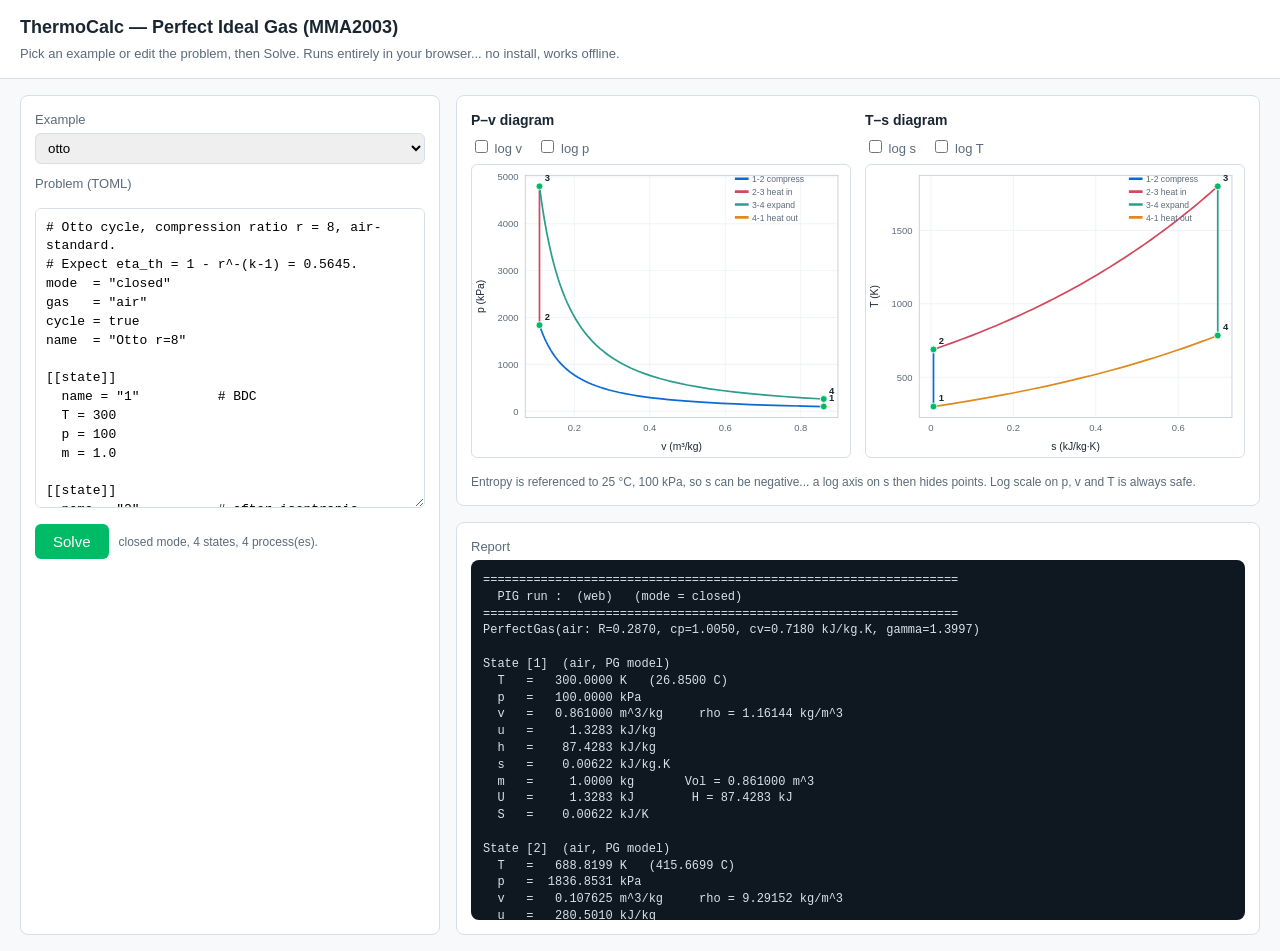
==== teaching/thermocalc/index.html @ 47f397f2 "Add ThermoCalc PIG calculator" ====
<!DOCTYPE html>
<html lang="en">
<head>
<meta charset="utf-8" />
<meta name="viewport" content="width=device-width, initial-scale=1" />
<title>ThermoCalc — Perfect Ideal Gas (MMA2003)</title>
<style>
:root { --ink:#1a2733; --muted:#5c6b7a; --line:#d7dee6; --accent:#0b6; --bg:#f7f9fb; }
* { box-sizing:border-box; }
body { margin:0; font:15px/1.5 -apple-system,Segoe UI,Roboto,Helvetica,Arial,sans-serif; color:var(--ink); background:var(--bg); }
header { padding:14px 20px; border-bottom:1px solid var(--line); background:#fff; }
header h1 { margin:0; font-size:18px; }
header p { margin:3px 0 0; color:var(--muted); font-size:13px; }
main { display:grid; grid-template-columns:420px 1fr; gap:16px; padding:16px 20px; }
@media (max-width:900px){ main { grid-template-columns:1fr; } }
.panel { background:#fff; border:1px solid var(--line); border-radius:8px; padding:14px; }
label { font-size:13px; color:var(--muted); display:block; margin:0 0 4px; }
select { padding:6px 8px; border:1px solid var(--line); border-radius:6px; width:100%; font-family:inherit; }
textarea { width:100%; height:300px; margin-top:10px; padding:10px; border:1px solid var(--line); border-radius:6px;
  font:13px/1.45 ui-monospace,SFMono-Regular,Menlo,Consolas,monospace; resize:vertical; }
.row { display:flex; gap:10px; align-items:center; margin-top:10px; }
button.solve { background:var(--accent); color:#fff; border:0; padding:9px 18px; border-radius:6px; font-size:15px; cursor:pointer; }
#status { font-size:12px; color:var(--muted); }
pre#report { background:#0f1720; color:#d7e2ec; border-radius:8px; padding:12px; overflow:auto;
  font:12px/1.4 ui-monospace,Menlo,Consolas,monospace; margin:0; max-height:360px; }
.plots { display:grid; grid-template-columns:1fr 1fr; gap:14px; }
@media (max-width:1200px){ .plots { grid-template-columns:1fr; } }
.plotcard h3 { margin:0 0 6px; font-size:14px; }
.toggles { font-size:12px; color:var(--muted); margin:2px 0 6px; }
.toggles label { display:inline; margin-right:12px; color:var(--muted); }
svg.plot { width:100%; height:auto; background:#fff; border:1px solid var(--line); border-radius:6px; }
.note { font-size:12px; color:var(--muted); margin-top:8px; }
</style>
</head>
<body>
<header>
  <h1>ThermoCalc — Perfect Ideal Gas (MMA2003)</h1>
  <p>Pick an example or edit the problem, then Solve. Runs entirely in your browser... no install, works offline.</p>
</header>
<main>
  <section class="panel">
    <label for="example">Example</label>
    <select id="example"><option value="">— choose an example —</option></select>
    <label for="toml" style="margin-top:10px">Problem (TOML)</label>
    <textarea id="toml" spellcheck="false"></textarea>
    <div class="row">
      <button id="solve" class="solve">Solve</button>
      <span id="status">Ready.</span>
    </div>
  </section>
  <section style="display:flex; flex-direction:column; gap:16px;">
    <div class="panel">
      <div class="plots">
        <div class="plotcard">
          <h3>P–v diagram</h3>
          <div class="toggles">
            <label><input type="checkbox" id="pv-logx"> log v</label>
            <label><input type="checkbox" id="pv-logy"> log p</label>
          </div>
          <svg id="pvPlot" class="plot"></svg>
        </div>
        <div class="plotcard">
          <h3>T–s diagram</h3>
          <div class="toggles">
            <label><input type="checkbox" id="ts-logx"> log s</label>
            <label><input type="checkbox" id="ts-logy"> log T</label>
          </div>
          <svg id="tsPlot" class="plot"></svg>
        </div>
      </div>
      <div class="note">Entropy is referenced to 25 °C, 100 kPa, so s can be negative...
        a log axis on s then hides points. Log scale on p, v and T is always safe.</div>
    </div>
    <div class="panel">
      <label>Report</label>
      <pre id="report">Solve a problem to see the full worked report here.</pre>
    </div>
  </section>
</main>

<script>
/* ===== embedded examples ===== */
const EXAMPLES = {
  "state": "# Just fix two states. No processes -- shows the Stage-1 property solve.\nmode = \"closed\"\ngas  = \"air\"\n\n[[state]]\n  name = \"1\"\n  T = 300        # K\n  p = 100        # kPa\n  m = 2.0        # kg\n\n[[state]]\n  name = \"2\"\n  p = 800        # kPa\n  s = \"1.s\"      # same entropy as state 1  ->  isentropic compression\n",
  "two_process": "# Two-process pneumatic example (same shape as W2 worked example WE4):\n# air compressed isothermally, then cooled at constant volume.\nmode = \"closed\"\ngas  = \"air\"\n\n[[state]]\n  name = \"a\"\n  T = 500\n  p = 200\n  m = 1.0\n\n[[state]]\n  name = \"b\"\n  T = \"a.T\"        # iso-T compression\n  p = 500\n  m = 1.0\n\n[[state]]\n  name = \"c\"\n  p = 300\n  v = \"b.v\"        # constant volume = state b's volume\n  m = 1.0\n\n[[process]]\n  name  = \"1 iso-T\"\n  begin = \"a\"\n  finish = \"b\"\n\n[[process]]\n  name  = \"2 iso-v\"\n  begin = \"b\"\n  finish = \"c\"\n",
  "otto": "# Otto cycle, compression ratio r = 8, air-standard.\n# Expect eta_th = 1 - r^-(k-1) = 0.5645.\nmode  = \"closed\"\ngas   = \"air\"\ncycle = true\nname  = \"Otto r=8\"\n\n[[state]]\n  name = \"1\"          # BDC\n  T = 300\n  p = 100\n  m = 1.0\n\n[[state]]\n  name = \"2\"          # after isentropic compression (v2 = v1 / 8)\n  v = 0.107625        # = (R*300/100)/8\n  s = \"1.s\"\n  m = 1.0\n\n[[state]]\n  name = \"3\"          # after constant-volume heat addition\n  T = 1800\n  v = \"2.v\"\n  m = 1.0\n\n[[state]]\n  name = \"4\"          # after isentropic expansion back to v1\n  v = \"1.v\"\n  s = \"3.s\"\n  m = 1.0\n\n[[process]]\n  name = \"1-2 compress\"\n  begin = \"1\"\n  finish = \"2\"\n\n[[process]]\n  name = \"2-3 heat in\"\n  begin = \"2\"\n  finish = \"3\"\n\n[[process]]\n  name = \"3-4 expand\"\n  begin = \"3\"\n  finish = \"4\"\n\n[[process]]\n  name = \"4-1 heat out\"\n  begin = \"4\"\n  finish = \"1\"\n",
  "turbine": "# Adiabatic (isentropic, ideal) air turbine: 1400 K, 1200 kPa -> 100 kPa.\nmode = \"open\"\ngas  = \"air\"\n\n[[state]]\n  name = \"in\"\n  T = 1400\n  p = 1200\n\n[[state]]\n  name = \"out\"\n  p = 100\n  s = \"in.s\"        # reversible-adiabatic exit (same entropy)\n\n[[device]]\n  name  = \"turbine\"\n  inlet = \"in\"\n  exit  = \"out\"\n  Qdot  = 0.0        # adiabatic -> solver returns Wdot\n  mdot  = 3.0        # kg/s\n",
  "throttle": "# Throttle valve. For a perfect/ideal gas a throttle is isenthalpic AND\n# isothermal (real cooling would be Joule-Thomson, a real-gas effect, absent here).\nmode = \"open\"\ngas  = \"air\"\n\n[[state]]\n  name = \"in\"\n  T = 320\n  p = 800\n\n[[state]]\n  name = \"out\"\n  p = 120\n  h = \"in.h\"         # same enthalpy across the valve\n\n[[device]]\n  name  = \"throttle\"\n  inlet = \"in\"\n  exit  = \"out\"\n  Wdot  = 0.0\n  Qdot  = 0.0\n  Tb    = 320        # for entropy generation (expect > 0)\n"
};
</script>
<script>
/* ===== engine.js (validated against the Python oracle, 1e-9) ===== */
/* engine.js -- Perfect Ideal Gas (PIG) thermodynamics engine, JavaScript port.
 *
 * A faithful port of the canonical Python in ../pig_calc/ (pig_core, pig_closed,
 * pig_open, pig_run). The equations are the single source of truth in Python;
 * this file is validated against it by ../thermocalc_src/crosscheck.js.
 *
 * It is a REAL solver: give any two independent intensive properties and it
 * computes a full state; it applies the closed- and open-system balances for any
 * problem, not a lookup of pre-solved cases. Pure algebra + logs, no libraries.
 *
 * Runs unchanged in the browser and in Node (module.exports at the bottom).
 *
 * UNITS: K, kPa, m^3/kg, kJ/kg, kJ/(kg.K).  (kPa*m^3/kg = kJ/kg exactly.)
 */
"use strict";

const R_UNIVERSAL = 8.31446;   // kJ/(kmol.K)
const G_STD = 9.80665;         // m/s^2
const TREF = 298.15;           // K
const PREF = 100.0;            // kPa
const ln = Math.log, exp = Math.exp;

function isclose(a, b, rel_tol = 1e-9, abs_tol = 0.0) {
  return Math.abs(a - b) <= Math.max(rel_tol * Math.max(Math.abs(a), Math.abs(b)), abs_tol);
}

/* ---- material model ---------------------------------------------------- */
class PerfectGas {
  constructor(name, R, cp, cv, M = null) {
    this.name = name; this.R = R; this.cp = cp; this.cv = cv; this.M = M;
  }
  get gamma() { return this.cp / this.cv; }
  get k() { return this.gamma; }
  static from_R_cp(name, R, cp, M = null) { return new PerfectGas(name, R, cp, cp - R, M); }
  static from_M_gamma(name, M, gamma) {
    const R = R_UNIVERSAL / M, cv = R / (gamma - 1.0), cp = gamma * cv;
    return new PerfectGas(name, R, cp, cv, M);
  }
  toString() {
    return `PerfectGas(${this.name}: R=${this.R.toFixed(4)}, cp=${this.cp.toFixed(4)}, ` +
           `cv=${this.cv.toFixed(4)} kJ/kg.K, gamma=${this.gamma.toFixed(4)})`;
  }
}

// Cengel Table A-2(a) at ~300 K, identical to the Python GASES library.
const GASES = {
  air:      PerfectGas.from_R_cp("air", 0.2870, 1.005, 28.97),
  N2:       PerfectGas.from_R_cp("N2", 0.2968, 1.039, 28.013),
  O2:       PerfectGas.from_R_cp("O2", 0.2598, 0.918, 31.999),
  CO2:      PerfectGas.from_R_cp("CO2", 0.1889, 0.846, 44.01),
  CO:       PerfectGas.from_R_cp("CO", 0.2968, 1.040, 28.011),
  H2:       PerfectGas.from_R_cp("H2", 4.1240, 14.307, 2.016),
  He:       PerfectGas.from_R_cp("He", 2.0769, 5.1926, 4.003),
  Ar:       PerfectGas.from_R_cp("Ar", 0.2081, 0.5203, 39.948),
  CH4:      PerfectGas.from_R_cp("CH4", 0.5182, 2.2537, 16.043),
  steam_ig: PerfectGas.from_R_cp("steam_ig", 0.4615, 1.8723, 18.015),
};

function gas(name) {
  const key = String(name).trim();
  if (key in GASES) return GASES[key];
  for (const k in GASES) if (k.toLowerCase() === key.toLowerCase()) return GASES[k];
  throw new Error(`Unknown gas '${name}'. Known: ${Object.keys(GASES).join(", ")}.`);
}

/* ---- property relations ------------------------------------------------ */
const u_of_T = (g, T) => g.cv * (T - TREF);
const T_of_u = (g, u) => TREF + u / g.cv;
const h_of_T = (g, T) => u_of_T(g, T) + g.R * T;
const T_of_h = (g, h) => (h + g.cv * TREF) / g.cp;
const s_of_Tp = (g, T, p) => g.cp * ln(T / TREF) - g.R * ln(p / PREF);

/* ---- State ------------------------------------------------------------- */
class State {
  constructor(g, props = {}) {
    this.gas = g;
    for (const key of ["T", "p", "v", "rho", "u", "h", "s", "m", "Vol", "Vel", "z"]) {
      this[key] = (props[key] === undefined) ? null : props[key];
    }
    this.label = props.label || "";
    this.U = this.H = this.S = null;
    this._solve();
  }

  _solve() {
    const g = this.gas;
    if (this.v === null && this.rho !== null) this.v = 1.0 / this.rho;

    let T = this.T;
    if (T === null && this.u !== null) T = T_of_u(g, this.u);
    if (T === null && this.h !== null) T = T_of_h(g, this.h);
    let p = this.p;

    if (T !== null) {
      if (p === null) {
        if (this.v !== null) p = g.R * T / this.v;
        else if (this.s !== null) p = PREF * exp((g.cp * ln(T / TREF) - this.s) / g.R);
        else throw new Error(`State '${this.label}': have a temperature but no second ` +
                             `independent property (need one of p, v, rho, s).`);
      }
    } else {
      if (p !== null && this.v !== null) T = p * this.v / g.R;
      else if (p !== null && this.s !== null) T = TREF * exp((this.s + g.R * ln(p / PREF)) / g.cp);
      else if (this.v !== null && this.s !== null) {
        const lnT = (this.s + g.cp * ln(TREF) + g.R * ln(g.R / (this.v * PREF))) / g.cv;
        T = exp(lnT); p = g.R * T / this.v;
      } else throw new Error(`State '${this.label}': not enough independent properties. ` +
                             `Supply any two of T, p, v, rho, u, h, s.`);
    }

    this.T = T; this.p = p;
    this.v = g.R * T / p; this.rho = 1.0 / this.v;
    this.u = u_of_T(g, T); this.h = this.u + g.R * T; this.s = s_of_Tp(g, T, p);

    if (this.m === null && this.Vol !== null) this.m = this.Vol / this.v;
    if (this.Vol === null && this.m !== null) this.Vol = this.m * this.v;
    if (this.m !== null) { this.U = this.m * this.u; this.H = this.m * this.h; this.S = this.m * this.s; }
  }

  get ke() { return this.Vel === null ? 0.0 : 0.5 * this.Vel * this.Vel / 1000.0; }
  get pe() { return this.z === null ? 0.0 : G_STD * this.z / 1000.0; }
  get j() { return this.h + this.ke + this.pe; }

  report() {
    const g = this.gas, tag = this.label ? ` [${this.label}]` : "";
    const L = [`State${tag}  (${g.name}, PG model)`,
      `  T   = ${f(this.T, 10, 4)} K   (${(this.T - 273.15).toFixed(4)} C)`,
      `  p   = ${f(this.p, 10, 4)} kPa`,
      `  v   = ${f(this.v, 10, 6)} m^3/kg     rho = ${this.rho.toFixed(5)} kg/m^3`,
      `  u   = ${f(this.u, 10, 4)} kJ/kg`,
      `  h   = ${f(this.h, 10, 4)} kJ/kg`,
      `  s   = ${f(this.s, 10, 5)} kJ/kg.K`];
    if (this.Vel !== null) L.push(`  Vel = ${f(this.Vel, 10, 4)} m/s      ke = ${this.ke.toFixed(4)} kJ/kg`);
    if (this.z !== null) L.push(`  z   = ${f(this.z, 10, 4)} m        pe = ${this.pe.toFixed(4)} kJ/kg`);
    if (this.m !== null) {
      L.push(`  m   = ${f(this.m, 10, 4)} kg       Vol = ${this.Vol.toFixed(6)} m^3`);
      L.push(`  U   = ${f(this.U, 10, 4)} kJ        H = ${this.H.toFixed(4)} kJ`);
      L.push(`  S   = ${f(this.S, 10, 5)} kJ/K`);
    }
    return L.join("\n");
  }
}

/* ---- closed-system Process + Cycle ------------------------------------ */
class Process {
  constructor(begin, finish, opts = {}) {
    this.begin = begin; this.finish = finish;
    this.kind = opts.kind === undefined ? null : opts.kind;
    this.n = opts.n === undefined ? null : opts.n;
    this.W = opts.W === undefined ? null : opts.W;
    this.Q = opts.Q === undefined ? null : opts.Q;
    this.Tb = opts.Tb === undefined ? null : opts.Tb;
    this.name = opts.name || "";
    this.m = this.dU = this.dH = this.dS = null; this.S_gen = null;
    this._solve();
  }

  _solve() {
    const b = this.begin, f = this.finish, g = b.gas;
    let m = b.m !== null ? b.m : f.m;
    if (m === null) m = 1.0;
    this.m = m;

    this.dU = m * (f.u - b.u);
    this.dH = m * (f.h - b.h);
    this.dS = m * (f.s - b.s);
    const dKE = m * (f.ke - b.ke);
    const dPE = m * (f.pe - b.pe);

    const kind = this.kind || this._detect_kind();
    this.kind = kind;

    let W;
    if (this.W !== null) W = this.W;
    else if (this.Q !== null) W = this.Q - (this.dU + dKE + dPE);
    else W = this._path_work(kind);
    this.W = W;

    const Q_first = this.dU + dKE + dPE + W;
    if (this.Q === null) this.Q = Q_first;
    if (this.Tb !== null) this.S_gen = this.dS - this.Q / this.Tb;
  }

  _detect_kind() {
    const b = this.begin, f = this.finish;
    if (isclose(b.v, f.v)) return "isochoric";
    if (isclose(b.p, f.p)) return "isobaric";
    if (isclose(b.T, f.T)) return "isothermal";
    if (isclose(b.s, f.s)) return "isentropic";
    return null;
  }

  _path_work(kind) {
    const b = this.begin, f = this.finish, g = b.gas, m = this.m;
    if (kind === "isochoric") return 0.0;
    if (kind === "isobaric") return m * b.p * (f.v - b.v);
    if (kind === "isothermal") return m * g.R * b.T * ln(f.v / b.v);
    if (kind === "isentropic") return m * g.cv * (b.T - f.T);
    if (kind === "polytropic") {
      if (this.n === null) throw new Error("polytropic process needs n=...");
      if (isclose(this.n, 1.0)) return m * g.R * b.T * ln(f.v / b.v);
      return m * g.R * (b.T - f.T) / (this.n - 1.0);
    }
    throw new Error(`Process '${this.name}': cannot determine work. Give kind=..., ` +
                    `or W=..., or Q=...  (states alone are not enough for a generic path).`);
  }

  report() {
    const nm = this.name ? ` ${this.name}` : "";
    const L = [`Process${nm}:  ${this.begin.label || "?"} -> ${this.finish.label || "?"}   (${this.kind})`,
      `  W (by system) = ${f(this.W, 12, 4)} kJ` + (this.m ? `   (${(this.W / this.m).toFixed(4)} kJ/kg)` : ""),
      `  Q (into sys)  = ${f(this.Q, 12, 4)} kJ` + (this.m ? `   (${(this.Q / this.m).toFixed(4)} kJ/kg)` : ""),
      `  dU            = ${f(this.dU, 12, 4)} kJ`,
      `  dS            = ${f(this.dS, 12, 5)} kJ/K`];
    if (this.S_gen !== null) L.push(`  S_gen (Tb=${gfmt(this.Tb)}K) = ${this.S_gen.toFixed(6)} kJ/K`);
    return L.join("\n");
  }
}

class Cycle {
  constructor(processes, name = "") { this.processes = processes; this.name = name; }
  get W_net() { return this.processes.reduce((a, p) => a + p.W, 0); }
  get Q_in() { return this.processes.reduce((a, p) => a + (p.Q > 0 ? p.Q : 0), 0); }
  get Q_out() { return this.processes.reduce((a, p) => a + (p.Q < 0 ? p.Q : 0), 0); }
  get dU_sum() { return this.processes.reduce((a, p) => a + p.dU, 0); }
  get eta_th() { return this.Q_in ? this.W_net / this.Q_in : NaN; }
  COP_ref() { return this.W_net ? this.Q_in / Math.abs(this.W_net) : NaN; }
  COP_hp() { return this.W_net ? Math.abs(this.Q_out) / Math.abs(this.W_net) : NaN; }

  report() {
    const nm = this.name ? ` ${this.name}` : "";
    const L = [`Cycle${nm}  (${this.processes.length} processes)`];
    for (const p of this.processes) L.push("  " + p.report().replace(/\n/g, "\n  "));
    L.push("  " + "-".repeat(50));
    L.push(`  closure check  sum(dU) = ${expo(this.dU_sum)} kJ  (should be ~0)`);
    L.push(`  W_net = ${this.W_net.toFixed(4)} kJ`);
    L.push(`  Q_in  = ${this.Q_in.toFixed(4)} kJ     Q_out = ${this.Q_out.toFixed(4)} kJ`);
    L.push(`  eta_th = ${this.eta_th.toFixed(4)}     (COP_ref=${this.COP_ref().toFixed(4)}, COP_hp=${this.COP_hp().toFixed(4)})`);
    return L.join("\n");
  }
}

/* ---- open-system SteadyDevice ----------------------------------------- */
class SteadyDevice {
  constructor(inlet, exit, opts = {}) {
    this.inlet = inlet; this.exit = exit;
    this.mdot = opts.mdot === undefined ? null : opts.mdot;
    this.Wdot = opts.Wdot === undefined ? null : opts.Wdot;
    this.Qdot = opts.Qdot === undefined ? null : opts.Qdot;
    this.Tb = opts.Tb === undefined ? null : opts.Tb;
    this.name = opts.name || "";
    this.dh = this.dke = this.dpe = null; this.Sdot_gen = null;
    this.area_in = this.area_out = null;
    this._solve();
  }

  _solve() {
    const i = this.inlet, e = this.exit;
    const mdot = this.mdot === null ? 1.0 : this.mdot;
    this.mdot = mdot;
    this.dh = e.h - i.h; this.dke = e.ke - i.ke; this.dpe = e.pe - i.pe;
    const Edot = mdot * (this.dh + this.dke + this.dpe);   // = Qdot - Wdot
    const nW = this.Wdot === null, nQ = this.Qdot === null;
    if (nW && nQ) throw new Error(`Device '${this.name}': give one of Wdot/Qdot (often 0.0) ` +
                                  `so the energy balance can solve for the other.`);
    if (nW) this.Wdot = this.Qdot - Edot;
    else if (nQ) this.Qdot = this.Wdot + Edot;
    if (this.Tb !== null) this.Sdot_gen = mdot * (e.s - i.s) - this.Qdot / this.Tb;
    if (i.Vel) this.area_in = mdot * i.v / i.Vel;
    if (e.Vel) this.area_out = mdot * e.v / e.Vel;
  }

  get w() { return this.Wdot / this.mdot; }
  get q() { return this.Qdot / this.mdot; }
  get energy_residual() { return this.Qdot - this.Wdot - this.mdot * (this.dh + this.dke + this.dpe); }

  report() {
    const nm = this.name ? ` ${this.name}` : "";
    const L = [`SteadyDevice${nm}:  ${this.inlet.label || "in"} -> ${this.exit.label || "out"}   (mdot = ${gfmt(this.mdot)} kg/s)`,
      `  Wdot (by CV)  = ${f(this.Wdot, 12, 4)} kW    (w = ${this.w.toFixed(4)} kJ/kg)`,
      `  Qdot (into CV)= ${f(this.Qdot, 12, 4)} kW    (q = ${this.q.toFixed(4)} kJ/kg)`,
      `  dh  = ${f(this.dh, 10, 4)} kJ/kg   dke = ${f(this.dke, 8, 4)}   dpe = ${f(this.dpe, 8, 4)} kJ/kg`];
    if (this.Sdot_gen !== null) L.push(`  Sdot_gen (Tb=${gfmt(this.Tb)}K) = ${this.Sdot_gen.toFixed(6)} kW/K`);
    if (this.area_in || this.area_out) L.push(`  A_in = ${this.area_in} m^2   A_out = ${this.area_out} m^2`);
    return L.join("\n");
  }
}

/* ---- number formatting helpers (mimic Python %10.4f etc.) ------------- */
function f(x, width, prec) { return String(x.toFixed(prec)).padStart(width); }
function gfmt(x) { // like Python %g, good enough for temperatures/mdot in labels
  if (x === null) return "None";
  if (Number.isInteger(x)) return String(x);
  return String(parseFloat(x.toPrecision(6)));
}
function expo(x) { return x.toExponential(6); }

/* ---- mini-TOML parser (port of _mini_toml) ---------------------------- */
function stripInlineComment(s) {
  let out = "", q = null;
  for (const ch of s) {
    if (q) { out += ch; if (ch === q) q = null; }
    else if (ch === '"' || ch === "'") { q = ch; out += ch; }
    else if (ch === "#") break;
    else out += ch;
  }
  return out.trim();
}
function parseValue(v) {
  v = v.trim();
  if ((v[0] === '"' && v.slice(-1) === '"') || (v[0] === "'" && v.slice(-1) === "'")) return v.slice(1, -1);
  const low = v.toLowerCase();
  if (low === "true") return true;
  if (low === "false") return false;
  if (/^[+-]?\d+$/.test(v)) return parseInt(v, 10);
  const fl = Number(v);
  if (!Number.isNaN(fl) && v !== "") return fl;
  return v;
}
function miniToml(text) {
  const result = {}; let current = result;
  for (const raw of text.split(/\r?\n/)) {
    const line = stripInlineComment(raw);
    if (!line) continue;
    if (line.startsWith("[[")) {
      const name = line.slice(2, line.indexOf("]]")).trim();
      if (!(name in result)) result[name] = [];
      current = {}; result[name].push(current);
    } else if (line.startsWith("[")) {
      const name = line.slice(1, line.indexOf("]")).trim();
      result[name] = {}; current = result[name];
    } else if (line.includes("=")) {
      const idx = line.indexOf("=");
      current[line.slice(0, idx).trim()] = parseValue(line.slice(idx + 1));
    } else throw new Error(`Cannot parse TOML line: ${JSON.stringify(raw)}`);
  }
  return result;
}

/* ---- build objects from the parsed doc -------------------------------- */
const ALLOWED_STATE_KEYS = new Set(["T", "p", "v", "rho", "u", "h", "s", "m", "Vol", "Vel", "z"]);
const ALLOWED_PROC_KEYS = new Set(["kind", "n", "W", "Q", "Tb", "name"]);
const ALLOWED_DEV_KEYS = new Set(["mdot", "Wdot", "Qdot", "Tb", "name"]);

function buildGas(doc) {
  if (doc.gas_def) {
    const d = doc.gas_def;
    if ("cp" in d && "R" in d) return PerfectGas.from_R_cp(d.name || "custom", d.R, d.cp, d.M || null);
    if ("M" in d && "gamma" in d) return PerfectGas.from_M_gamma(d.name || "custom", d.M, d.gamma);
    throw new Error("[gas_def] needs either (R and cp) or (M and gamma).");
  }
  if (!doc.gas) throw new Error('Specify a gas, e.g.  gas = "air"  (or a [gas_def] table).');
  return gas(doc.gas);
}

const REF_RE = /^([^.\s]+)\.([A-Za-z_]+)$/;
function resolveRef(val, states, where) {
  if (typeof val === "string") {
    const m = REF_RE.exec(val.trim());
    if (!m) throw new Error(`${where}: '${val}' is not a number or a reference like "1.s".`);
    const [, sname, prop] = m;
    if (!(sname in states)) throw new Error(`${where}: refers to state '${sname}', which is not defined before this point.`);
    if (!(prop in states[sname]) || typeof states[sname][prop] === "function")
      throw new Error(`${where}: state '${sname}' has no property '${prop}'.`);
    return states[sname][prop];
  }
  return val;
}
function buildStates(g, specs, warnings) {
  const states = {};
  specs.forEach((spec, idx) => {
    const name = String(spec.name !== undefined ? spec.name : idx + 1);
    const props = { label: name };
    for (const key in spec) {
      if (key === "name") continue;
      if (!ALLOWED_STATE_KEYS.has(key)) { warnings.push(`state '${name}' has unknown key '${key}' (ignored)`); continue; }
      props[key] = resolveRef(spec[key], states, `state '${name}', key '${key}'`);
    }
    states[name] = new State(g, props);
  });
  return states;
}
function filtered(spec, allowed) {
  const o = {};
  for (const k in spec) if (allowed.has(k)) o[k] = spec[k];
  return o;
}

/* ---- path sampling for P-v / T-s diagrams ----------------------------- */
function sampleProcess(proc, npts = 48) {
  const b = proc.begin, f_ = proc.finish, g = b.gas, kind = proc.kind, out = [];
  const lin = (a, c, t) => a + (c - a) * t;
  for (let i = 0; i <= npts; i++) {
    const t = i / npts;
    try {
      let st;
      if (kind === "isochoric") st = new State(g, { v: b.v, T: lin(b.T, f_.T, t) });
      else if (kind === "isobaric") st = new State(g, { p: b.p, T: lin(b.T, f_.T, t) });
      else if (kind === "isothermal") st = new State(g, { T: b.T, v: b.v * Math.pow(f_.v / b.v, t) });
      else if (kind === "isentropic") st = new State(g, { s: b.s, T: lin(b.T, f_.T, t) });
      else if (kind === "polytropic" && proc.n !== null) {
        const vi = b.v * Math.pow(f_.v / b.v, t);
        st = new State(g, { p: b.p * Math.pow(b.v / vi, proc.n), v: vi });
      } else { out.push([lin(b.v, f_.v, t), lin(b.p, f_.p, t), lin(b.T, f_.T, t), lin(b.s, f_.s, t)]); continue; }
      out.push([st.v, st.p, st.T, st.s]);
    } catch (err) {
      out.push([lin(b.v, f_.v, t), lin(b.p, f_.p, t), lin(b.T, f_.T, t), lin(b.s, f_.s, t)]);
    }
  }
  return out;
}
const curveFromSamples = (name, s) => ({ name, pv: s.map(r => [r[0], r[1]]), ts: s.map(r => [r[3], r[2]]) });

/* ---- analyze: solve from TOML text, return report + plot data --------- */
function analyze(text, source = "(input)") {
  const doc = miniToml(text);
  const mode = String(doc.mode || "closed").toLowerCase();
  const g = buildGas(doc);
  const warnings = [];

  const L = ["=".repeat(66), `  PIG run :  ${source}   (mode = ${mode})`, "=".repeat(66), g.toString(), ""];

  const states = buildStates(g, doc.state || [], warnings);
  if (Object.keys(states).length === 0) throw new Error("No [[state]] tables found.");
  for (const nm in states) { L.push(states[nm].report()); L.push(""); }

  const curves = [], results = [];
  if (mode === "closed") {
    const procs = [];
    for (const spec of (doc.process || [])) {
      const b = String(spec.begin), fi = String(spec.finish);
      procs.push(new Process(states[b], states[fi], filtered(spec, ALLOWED_PROC_KEYS)));
    }
    for (const p of procs) {
      L.push(p.report()); L.push("");
      const nm = p.name || `${p.begin.label}->${p.finish.label}`;
      curves.push(curveFromSamples(nm, sampleProcess(p)));
      results.push({ type: "process", name: nm, kind: p.kind, W: p.W, Q: p.Q,
                     dU: p.dU, dS: p.dS, S_gen: p.S_gen });
    }
    if (doc.cycle && procs.length) {
      const cyc = new Cycle(procs, String(doc.name || ""));
      L.push(cyc.report());
      results.push({ type: "cycle", W_net: cyc.W_net, Q_in: cyc.Q_in, Q_out: cyc.Q_out, eta_th: cyc.eta_th });
    } else if (procs.length) {
      L.push("-".repeat(50));
      L.push(`  net W = ${procs.reduce((a, p) => a + p.W, 0).toFixed(4)} kJ   ` +
             `net Q = ${procs.reduce((a, p) => a + p.Q, 0).toFixed(4)} kJ`);
    }
  } else if (mode === "open") {
    for (const spec of (doc.device || [])) {
      const i = String(spec.inlet), e = String(spec.exit);
      const kw = filtered(spec, ALLOWED_DEV_KEYS);
      const dev = new SteadyDevice(states[i], states[e], kw);
      L.push(dev.report()); L.push("");
      const si = states[i], se = states[e];
      const nm = kw.name || `${i}->${e}`;
      curves.push(curveFromSamples(nm, [[si.v, si.p, si.T, si.s], [se.v, se.p, se.T, se.s]]));
      results.push({ type: "device", name: nm, Wdot: dev.Wdot, Qdot: dev.Qdot, dh: dev.dh, Sdot_gen: dev.Sdot_gen });
    }
  } else throw new Error(`mode must be 'closed' or 'open', not ${JSON.stringify(mode)}.`);

  const stateList = [];
  for (const nm in states) { const s = states[nm]; stateList.push({ name: nm, T: s.T, p: s.p, v: s.v, s: s.s }); }
  return { mode, report: L.join("\n"), states: stateList, curves, results, warnings };
}

if (typeof module !== "undefined" && module.exports) {
  module.exports = { PerfectGas, GASES, gas, State, Process, Cycle, SteadyDevice, analyze, miniToml, TREF, PREF };
}

</script>
<script>
/* ===== plot.js ===== */
/* plot.js -- tiny dependency-free SVG line plotter for P-v and T-s diagrams.
 * Draws axes, ticks, gridlines, one polyline per process, and labelled state
 * markers. Supports linear or log scaling per axis. No external libraries. */
"use strict";

const PLOT_COLORS = ["#0b6bd6", "#d1495b", "#2a9d8f", "#e08a1e", "#7b4fb0", "#557"];
const SVGNS = "http://www.w3.org/2000/svg";

function el(name, attrs, text) {
  const n = document.createElementNS(SVGNS, name);
  for (const k in attrs) n.setAttribute(k, attrs[k]);
  if (text !== undefined) n.textContent = text;
  return n;
}

function niceTicks(lo, hi, count) {
  if (!(hi > lo)) { hi = lo + 1; lo -= 1; }
  const raw = (hi - lo) / Math.max(1, count);
  const mag = Math.pow(10, Math.floor(Math.log10(raw)));
  const norm = raw / mag;
  const step = (norm < 1.5 ? 1 : norm < 3 ? 2 : norm < 7 ? 5 : 10) * mag;
  const start = Math.ceil(lo / step) * step;
  const ticks = [];
  for (let v = start; v <= hi + step * 1e-6; v += step) ticks.push(v);
  return ticks;
}
function decadeTicks(lo, hi) {
  const ticks = [];
  const a = Math.floor(Math.log10(lo)), b = Math.ceil(Math.log10(hi));
  for (let e = a; e <= b; e++) ticks.push(Math.pow(10, e));
  return ticks;
}
function fmtTick(v) {
  if (v === 0) return "0";
  const a = Math.abs(v);
  if (a >= 1e4 || a < 1e-2) return v.toExponential(0).replace("e+", "e");
  if (a >= 100) return v.toFixed(0);
  if (a >= 1) return v.toFixed(2).replace(/\.?0+$/, "");
  return v.toFixed(3).replace(/\.?0+$/, "");
}

/* opts: {series:[{name,pts:[[x,y]..]}], points:[{name,x,y}], xlabel, ylabel, logx, logy} */
function drawPlot(svg, opts) {
  while (svg.firstChild) svg.removeChild(svg.firstChild);
  const W = 440, H = 340, m = { l: 62, r: 14, t: 12, b: 46 };
  svg.setAttribute("viewBox", `0 0 ${W} ${H}`);
  const iw = W - m.l - m.r, ih = H - m.t - m.b;

  // gather extents (log axes ignore non-positive values)
  let xs = [], ys = [];
  const push = (x, y) => {
    if (Number.isFinite(x) && (!opts.logx || x > 0)) xs.push(x);
    if (Number.isFinite(y) && (!opts.logy || y > 0)) ys.push(y);
  };
  opts.series.forEach((s) => s.pts.forEach((p) => push(p[0], p[1])));
  opts.points.forEach((p) => push(p.x, p.y));
  if (!xs.length || !ys.length) { svg.appendChild(el("text", { x: W / 2, y: H / 2, "text-anchor": "middle", fill: "#889", "font-size": 13 }, "no data")); return; }

  let xlo = Math.min(...xs), xhi = Math.max(...xs), ylo = Math.min(...ys), yhi = Math.max(...ys);
  const padlin = (lo, hi) => { const d = (hi - lo) || Math.abs(hi) || 1; return [lo - 0.05 * d, hi + 0.05 * d]; };
  if (!opts.logx) [xlo, xhi] = padlin(xlo, xhi); else { xlo *= 0.9; xhi *= 1.1; }
  if (!opts.logy) [ylo, yhi] = padlin(ylo, yhi); else { ylo *= 0.9; yhi *= 1.1; }

  const tx = (x) => opts.logx ? Math.log10(x) : x;
  const ty = (y) => opts.logy ? Math.log10(y) : y;
  const X0 = tx(xlo), X1 = tx(xhi), Y0 = ty(ylo), Y1 = ty(yhi);
  const sx = (x) => m.l + (tx(x) - X0) / (X1 - X0) * iw;
  const sy = (y) => m.t + ih - (ty(y) - Y0) / (Y1 - Y0) * ih;

  // gridlines + ticks
  const xticks = opts.logx ? decadeTicks(xlo, xhi) : niceTicks(xlo, xhi, 5);
  const yticks = opts.logy ? decadeTicks(ylo, yhi) : niceTicks(ylo, yhi, 5);
  xticks.forEach((t) => {
    if (t < xlo || t > xhi) return;
    const x = sx(t);
    svg.appendChild(el("line", { x1: x, y1: m.t, x2: x, y2: m.t + ih, stroke: "#eef2f6", "stroke-width": 1 }));
    svg.appendChild(el("text", { x, y: m.t + ih + 16, "text-anchor": "middle", fill: "#5c6b7a", "font-size": 11 }, fmtTick(t)));
  });
  yticks.forEach((t) => {
    if (t < ylo || t > yhi) return;
    const y = sy(t);
    svg.appendChild(el("line", { x1: m.l, y1: y, x2: m.l + iw, y2: y, stroke: "#eef2f6", "stroke-width": 1 }));
    svg.appendChild(el("text", { x: m.l - 8, y: y + 4, "text-anchor": "end", fill: "#5c6b7a", "font-size": 11 }, fmtTick(t)));
  });

  // axes box
  svg.appendChild(el("rect", { x: m.l, y: m.t, width: iw, height: ih, fill: "none", stroke: "#c3ccd6", "stroke-width": 1 }));
  svg.appendChild(el("text", { x: m.l + iw / 2, y: H - 8, "text-anchor": "middle", fill: "#1a2733", "font-size": 12 }, opts.xlabel));
  svg.appendChild(el("text", { x: 14, y: m.t + ih / 2, "text-anchor": "middle", fill: "#1a2733", "font-size": 12, transform: `rotate(-90 14 ${m.t + ih / 2})` }, opts.ylabel));

  // series polylines
  opts.series.forEach((s, i) => {
    const col = PLOT_COLORS[i % PLOT_COLORS.length];
    const pts = s.pts.filter((p) => Number.isFinite(p[0]) && Number.isFinite(p[1]) &&
                                    (!opts.logx || p[0] > 0) && (!opts.logy || p[1] > 0));
    if (pts.length > 1) svg.appendChild(el("polyline", {
      points: pts.map((p) => `${sx(p[0]).toFixed(2)},${sy(p[1]).toFixed(2)}`).join(" "),
      fill: "none", stroke: col, "stroke-width": 2, "stroke-linejoin": "round"
    }));
  });

  // state markers + labels
  opts.points.forEach((p) => {
    if (!Number.isFinite(p.x) || !Number.isFinite(p.y)) return;
    if ((opts.logx && p.x <= 0) || (opts.logy && p.y <= 0)) return;
    const x = sx(p.x), y = sy(p.y);
    svg.appendChild(el("circle", { cx: x, cy: y, r: 4, fill: "#0b6", stroke: "#fff", "stroke-width": 1 }));
    svg.appendChild(el("text", { x: x + 6, y: y - 6, fill: "#1a2733", "font-size": 11, "font-weight": 600 }, p.name));
  });

  // legend (process names)
  opts.series.forEach((s, i) => {
    const col = PLOT_COLORS[i % PLOT_COLORS.length];
    const ly = m.t + 4 + i * 15;
    svg.appendChild(el("line", { x1: m.l + iw - 120, y1: ly, x2: m.l + iw - 104, y2: ly, stroke: col, "stroke-width": 3 }));
    svg.appendChild(el("text", { x: m.l + iw - 100, y: ly + 4, fill: "#5c6b7a", "font-size": 10 }, s.name.slice(0, 20)));
  });
}

</script>
<script>
/* ===== app_ui.js ===== */
/* app_ui.js -- browser wiring. Uses analyze() from engine.js, drawPlot() from
 * plot.js, and EXAMPLES injected by the build. No external requests. */
"use strict";
(function () {
  const $ = (id) => document.getElementById(id);
  const sel = $("example"), box = $("toml"), btn = $("solve"),
        status = $("status"), report = $("report"),
        pv = $("pvPlot"), ts = $("tsPlot");
  let last = null;

  // populate examples dropdown
  for (const name in EXAMPLES) {
    const o = document.createElement("option");
    o.value = name; o.textContent = name;
    sel.appendChild(o);
  }
  sel.value = "otto";
  box.value = EXAMPLES.otto;

  sel.addEventListener("change", () => { if (EXAMPLES[sel.value]) { box.value = EXAMPLES[sel.value]; solve(); } });
  btn.addEventListener("click", solve);
  ["pv-logx", "pv-logy", "ts-logx", "ts-logy"].forEach((id) => $(id).addEventListener("change", redraw));

  function solve() {
    try {
      const data = analyze(box.value, "(web)");
      report.textContent = data.report;
      last = {
        pvSeries: data.curves.map((c) => ({ name: c.name, pts: c.pv })),
        pvPoints: data.states.map((s) => ({ name: s.name, x: s.v, y: s.p })),
        tsSeries: data.curves.map((c) => ({ name: c.name, pts: c.ts })),
        tsPoints: data.states.map((s) => ({ name: s.name, x: s.s, y: s.T })),
      };
      redraw();
      let msg = `${data.mode} mode, ${data.states.length} states, ${data.curves.length} process(es).`;
      if (data.warnings && data.warnings.length) msg += "  warnings: " + data.warnings.join("; ");
      status.textContent = msg;
    } catch (err) {
      const m = ("" + (err && err.message ? err.message : err));
      report.textContent = "Problem with the input:\n\n" + m;
      status.textContent = "Error (see report).";
    }
  }

  function redraw() {
    if (!last) return;
    drawPlot(pv, { series: last.pvSeries, points: last.pvPoints,
      xlabel: "v  (m³/kg)", ylabel: "p  (kPa)",
      logx: $("pv-logx").checked, logy: $("pv-logy").checked });
    drawPlot(ts, { series: last.tsSeries, points: last.tsPoints,
      xlabel: "s  (kJ/kg·K)", ylabel: "T  (K)",
      logx: $("ts-logx").checked, logy: $("ts-logy").checked });
  }

  solve();  // solve the default example on load
})();

</script>
</body>
</html>
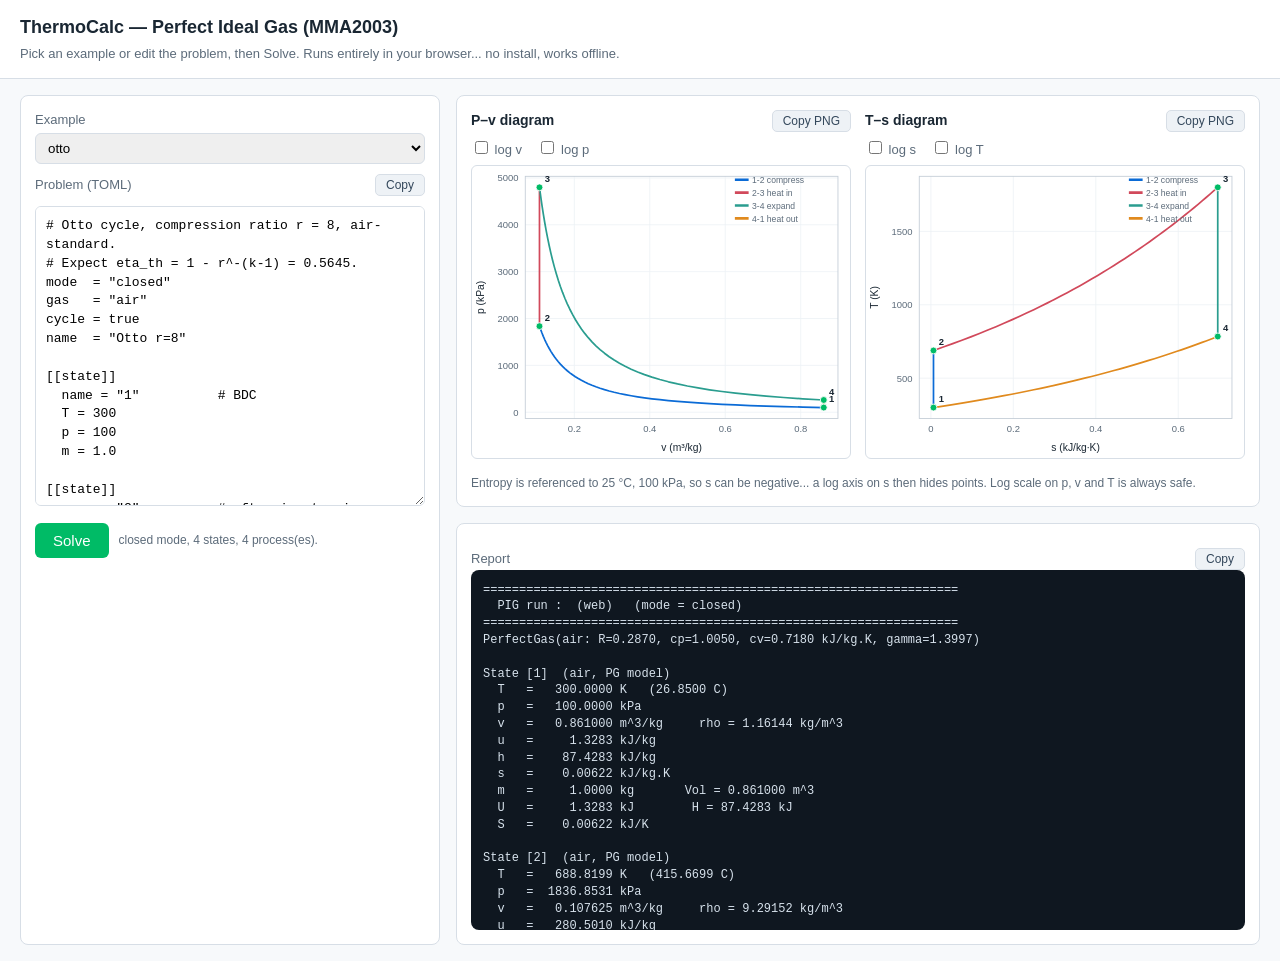
==== commit da7c55c7: "ThermoCalc: add copy buttons for TOML, report and diagrams" ====
--- a/teaching/thermocalc/index.html
+++ b/teaching/thermocalc/index.html
@@ -30,6 +30,13 @@
 .toggles label { display:inline; margin-right:12px; color:var(--muted); }
 svg.plot { width:100%; height:auto; background:#fff; border:1px solid var(--line); border-radius:6px; }
 .note { font-size:12px; color:var(--muted); margin-top:8px; }
+.phead { display:flex; justify-content:space-between; align-items:center; margin-top:10px; }
+.phead label, .phead h3 { margin:0; }
+.plotcard .phead { margin-top:0; margin-bottom:6px; }
+.copybtn { font-family:inherit; font-size:12px; background:#eef2f6; color:#33475b; border:1px solid var(--line);
+  border-radius:5px; padding:3px 10px; cursor:pointer; }
+.copybtn:hover { background:#e2e8ee; }
+.copybtn.ok { background:var(--accent); color:#fff; border-color:var(--accent); }
 </style>
 </head>
 <body>
@@ -41,7 +48,7 @@
   <section class="panel">
     <label for="example">Example</label>
     <select id="example"><option value="">— choose an example —</option></select>
-    <label for="toml" style="margin-top:10px">Problem (TOML)</label>
+    <div class="phead"><label for="toml">Problem (TOML)</label><button class="copybtn" id="copy-toml" type="button">Copy</button></div>
     <textarea id="toml" spellcheck="false"></textarea>
     <div class="row">
       <button id="solve" class="solve">Solve</button>
@@ -52,7 +59,7 @@
     <div class="panel">
       <div class="plots">
         <div class="plotcard">
-          <h3>P–v diagram</h3>
+          <div class="phead"><h3>P–v diagram</h3><button class="copybtn" id="copy-pv" type="button">Copy PNG</button></div>
           <div class="toggles">
             <label><input type="checkbox" id="pv-logx"> log v</label>
             <label><input type="checkbox" id="pv-logy"> log p</label>
@@ -60,7 +67,7 @@
           <svg id="pvPlot" class="plot"></svg>
         </div>
         <div class="plotcard">
-          <h3>T–s diagram</h3>
+          <div class="phead"><h3>T–s diagram</h3><button class="copybtn" id="copy-ts" type="button">Copy PNG</button></div>
           <div class="toggles">
             <label><input type="checkbox" id="ts-logx"> log s</label>
             <label><input type="checkbox" id="ts-logy"> log T</label>
@@ -72,7 +79,7 @@
         a log axis on s then hides points. Log scale on p, v and T is always safe.</div>
     </div>
     <div class="panel">
-      <label>Report</label>
+      <div class="phead"><label>Report</label><button class="copybtn" id="copy-report" type="button">Copy</button></div>
       <pre id="report">Solve a problem to see the full worked report here.</pre>
     </div>
   </section>
@@ -709,6 +716,65 @@
   btn.addEventListener("click", solve);
   ["pv-logx", "pv-logy", "ts-logx", "ts-logy"].forEach((id) => $(id).addEventListener("change", redraw));
 
+  // copy buttons
+  $("copy-toml").addEventListener("click", (e) => copyText(box.value, e.currentTarget));
+  $("copy-report").addEventListener("click", (e) => copyText(report.textContent, e.currentTarget));
+  $("copy-pv").addEventListener("click", (e) => copyPlot(pv, "Pv-diagram.png", e.currentTarget));
+  $("copy-ts").addEventListener("click", (e) => copyPlot(ts, "Ts-diagram.png", e.currentTarget));
+
+  function flash(b, msg) {
+    const t = b.dataset.label || b.textContent;
+    b.dataset.label = t; b.textContent = msg; b.classList.add("ok");
+    setTimeout(() => { b.textContent = t; b.classList.remove("ok"); }, 1200);
+  }
+  async function copyText(text, b) {
+    try { await navigator.clipboard.writeText(text); flash(b, "Copied!"); }
+    catch (e) {
+      try {
+        const ta = document.createElement("textarea"); ta.value = text;
+        ta.style.position = "fixed"; ta.style.opacity = "0"; document.body.appendChild(ta);
+        ta.select(); document.execCommand("copy"); ta.remove(); flash(b, "Copied!");
+      } catch (_) { flash(b, "Ctrl+C"); }
+    }
+  }
+  function svgToPng(svg, scale) {
+    return new Promise((resolve, reject) => {
+      const vb = (svg.getAttribute("viewBox") || "0 0 440 340").split(/\s+/).map(Number);
+      const w = vb[2], h = vb[3];
+      const clone = svg.cloneNode(true);
+      clone.setAttribute("xmlns", "http://www.w3.org/2000/svg");
+      const xml = new XMLSerializer().serializeToString(clone);
+      const url = "data:image/svg+xml;charset=utf-8," + encodeURIComponent(xml);
+      const img = new Image();
+      img.onload = () => {
+        const c = document.createElement("canvas"); c.width = w * scale; c.height = h * scale;
+        const ctx = c.getContext("2d");
+        ctx.fillStyle = "#fff"; ctx.fillRect(0, 0, c.width, c.height);
+        ctx.drawImage(img, 0, 0, c.width, c.height);
+        c.toBlob((blob) => blob ? resolve(blob) : reject(new Error("toBlob failed")), "image/png");
+      };
+      img.onerror = () => reject(new Error("SVG render failed"));
+      img.src = url;
+    });
+  }
+  function downloadBlob(blob, name) {
+    const u = URL.createObjectURL(blob);
+    const a = document.createElement("a"); a.href = u; a.download = name;
+    document.body.appendChild(a); a.click(); a.remove();
+    setTimeout(() => URL.revokeObjectURL(u), 1000);
+  }
+  async function copyPlot(svg, name, b) {
+    let blob;
+    try { blob = await svgToPng(svg, 2); }
+    catch (e) { flash(b, "Failed"); return; }
+    try {
+      if (navigator.clipboard && window.ClipboardItem) {
+        await navigator.clipboard.write([new ClipboardItem({ "image/png": blob })]);
+        flash(b, "Copied!");
+      } else { downloadBlob(blob, name); flash(b, "Saved PNG"); }
+    } catch (e) { downloadBlob(blob, name); flash(b, "Saved PNG"); }
+  }
+
   function solve() {
     try {
       const data = analyze(box.value, "(web)");
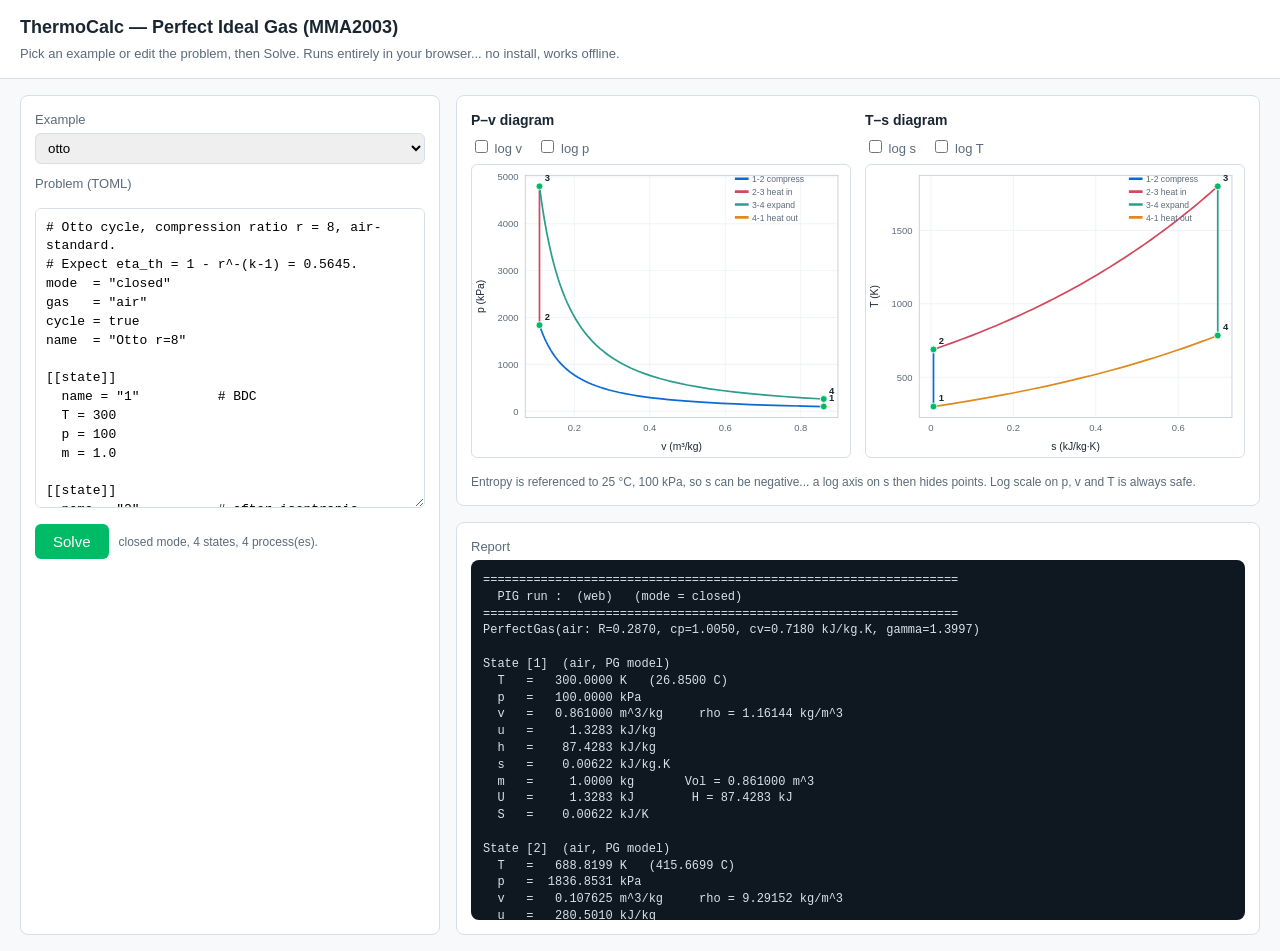
==== commit a2d26d3f: "Restore CReSI homepage, S4F-2025 site and CNAME removed by accidental force-push; keep teaching/" ====
--- a/teaching/thermocalc/index.html
+++ b/teaching/thermocalc/index.html
@@ -30,13 +30,6 @@
 .toggles label { display:inline; margin-right:12px; color:var(--muted); }
 svg.plot { width:100%; height:auto; background:#fff; border:1px solid var(--line); border-radius:6px; }
 .note { font-size:12px; color:var(--muted); margin-top:8px; }
-.phead { display:flex; justify-content:space-between; align-items:center; margin-top:10px; }
-.phead label, .phead h3 { margin:0; }
-.plotcard .phead { margin-top:0; margin-bottom:6px; }
-.copybtn { font-family:inherit; font-size:12px; background:#eef2f6; color:#33475b; border:1px solid var(--line);
-  border-radius:5px; padding:3px 10px; cursor:pointer; }
-.copybtn:hover { background:#e2e8ee; }
-.copybtn.ok { background:var(--accent); color:#fff; border-color:var(--accent); }
 </style>
 </head>
 <body>
@@ -48,7 +41,7 @@
   <section class="panel">
     <label for="example">Example</label>
     <select id="example"><option value="">— choose an example —</option></select>
-    <div class="phead"><label for="toml">Problem (TOML)</label><button class="copybtn" id="copy-toml" type="button">Copy</button></div>
+    <label for="toml" style="margin-top:10px">Problem (TOML)</label>
     <textarea id="toml" spellcheck="false"></textarea>
     <div class="row">
       <button id="solve" class="solve">Solve</button>
@@ -59,7 +52,7 @@
     <div class="panel">
       <div class="plots">
         <div class="plotcard">
-          <div class="phead"><h3>P–v diagram</h3><button class="copybtn" id="copy-pv" type="button">Copy PNG</button></div>
+          <h3>P–v diagram</h3>
           <div class="toggles">
             <label><input type="checkbox" id="pv-logx"> log v</label>
             <label><input type="checkbox" id="pv-logy"> log p</label>
@@ -67,7 +60,7 @@
           <svg id="pvPlot" class="plot"></svg>
         </div>
         <div class="plotcard">
-          <div class="phead"><h3>T–s diagram</h3><button class="copybtn" id="copy-ts" type="button">Copy PNG</button></div>
+          <h3>T–s diagram</h3>
           <div class="toggles">
             <label><input type="checkbox" id="ts-logx"> log s</label>
             <label><input type="checkbox" id="ts-logy"> log T</label>
@@ -79,7 +72,7 @@
         a log axis on s then hides points. Log scale on p, v and T is always safe.</div>
     </div>
     <div class="panel">
-      <div class="phead"><label>Report</label><button class="copybtn" id="copy-report" type="button">Copy</button></div>
+      <label>Report</label>
       <pre id="report">Solve a problem to see the full worked report here.</pre>
     </div>
   </section>
@@ -716,65 +709,6 @@
   btn.addEventListener("click", solve);
   ["pv-logx", "pv-logy", "ts-logx", "ts-logy"].forEach((id) => $(id).addEventListener("change", redraw));
 
-  // copy buttons
-  $("copy-toml").addEventListener("click", (e) => copyText(box.value, e.currentTarget));
-  $("copy-report").addEventListener("click", (e) => copyText(report.textContent, e.currentTarget));
-  $("copy-pv").addEventListener("click", (e) => copyPlot(pv, "Pv-diagram.png", e.currentTarget));
-  $("copy-ts").addEventListener("click", (e) => copyPlot(ts, "Ts-diagram.png", e.currentTarget));
-
-  function flash(b, msg) {
-    const t = b.dataset.label || b.textContent;
-    b.dataset.label = t; b.textContent = msg; b.classList.add("ok");
-    setTimeout(() => { b.textContent = t; b.classList.remove("ok"); }, 1200);
-  }
-  async function copyText(text, b) {
-    try { await navigator.clipboard.writeText(text); flash(b, "Copied!"); }
-    catch (e) {
-      try {
-        const ta = document.createElement("textarea"); ta.value = text;
-        ta.style.position = "fixed"; ta.style.opacity = "0"; document.body.appendChild(ta);
-        ta.select(); document.execCommand("copy"); ta.remove(); flash(b, "Copied!");
-      } catch (_) { flash(b, "Ctrl+C"); }
-    }
-  }
-  function svgToPng(svg, scale) {
-    return new Promise((resolve, reject) => {
-      const vb = (svg.getAttribute("viewBox") || "0 0 440 340").split(/\s+/).map(Number);
-      const w = vb[2], h = vb[3];
-      const clone = svg.cloneNode(true);
-      clone.setAttribute("xmlns", "http://www.w3.org/2000/svg");
-      const xml = new XMLSerializer().serializeToString(clone);
-      const url = "data:image/svg+xml;charset=utf-8," + encodeURIComponent(xml);
-      const img = new Image();
-      img.onload = () => {
-        const c = document.createElement("canvas"); c.width = w * scale; c.height = h * scale;
-        const ctx = c.getContext("2d");
-        ctx.fillStyle = "#fff"; ctx.fillRect(0, 0, c.width, c.height);
-        ctx.drawImage(img, 0, 0, c.width, c.height);
-        c.toBlob((blob) => blob ? resolve(blob) : reject(new Error("toBlob failed")), "image/png");
-      };
-      img.onerror = () => reject(new Error("SVG render failed"));
-      img.src = url;
-    });
-  }
-  function downloadBlob(blob, name) {
-    const u = URL.createObjectURL(blob);
-    const a = document.createElement("a"); a.href = u; a.download = name;
-    document.body.appendChild(a); a.click(); a.remove();
-    setTimeout(() => URL.revokeObjectURL(u), 1000);
-  }
-  async function copyPlot(svg, name, b) {
-    let blob;
-    try { blob = await svgToPng(svg, 2); }
-    catch (e) { flash(b, "Failed"); return; }
-    try {
-      if (navigator.clipboard && window.ClipboardItem) {
-        await navigator.clipboard.write([new ClipboardItem({ "image/png": blob })]);
-        flash(b, "Copied!");
-      } else { downloadBlob(blob, name); flash(b, "Saved PNG"); }
-    } catch (e) { downloadBlob(blob, name); flash(b, "Saved PNG"); }
-  }
-
   function solve() {
     try {
       const data = analyze(box.value, "(web)");
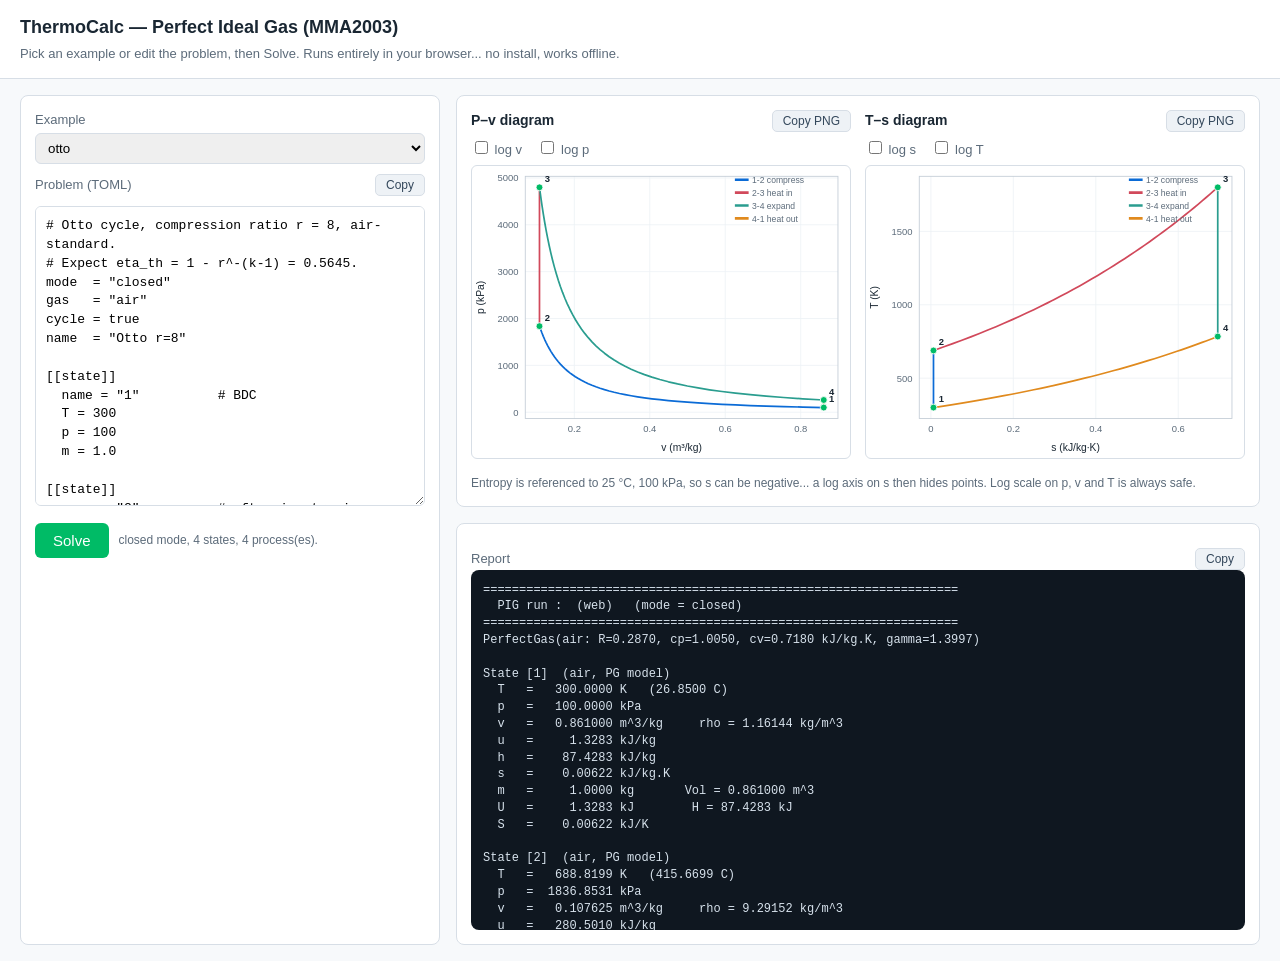
==== commit 8127ea30: "ThermoCalc: restore copy-button version (older build returned with the site restore)" ====
--- a/teaching/thermocalc/index.html
+++ b/teaching/thermocalc/index.html
@@ -30,6 +30,13 @@
 .toggles label { display:inline; margin-right:12px; color:var(--muted); }
 svg.plot { width:100%; height:auto; background:#fff; border:1px solid var(--line); border-radius:6px; }
 .note { font-size:12px; color:var(--muted); margin-top:8px; }
+.phead { display:flex; justify-content:space-between; align-items:center; margin-top:10px; }
+.phead label, .phead h3 { margin:0; }
+.plotcard .phead { margin-top:0; margin-bottom:6px; }
+.copybtn { font-family:inherit; font-size:12px; background:#eef2f6; color:#33475b; border:1px solid var(--line);
+  border-radius:5px; padding:3px 10px; cursor:pointer; }
+.copybtn:hover { background:#e2e8ee; }
+.copybtn.ok { background:var(--accent); color:#fff; border-color:var(--accent); }
 </style>
 </head>
 <body>
@@ -41,7 +48,7 @@
   <section class="panel">
     <label for="example">Example</label>
     <select id="example"><option value="">— choose an example —</option></select>
-    <label for="toml" style="margin-top:10px">Problem (TOML)</label>
+    <div class="phead"><label for="toml">Problem (TOML)</label><button class="copybtn" id="copy-toml" type="button">Copy</button></div>
     <textarea id="toml" spellcheck="false"></textarea>
     <div class="row">
       <button id="solve" class="solve">Solve</button>
@@ -52,7 +59,7 @@
     <div class="panel">
       <div class="plots">
         <div class="plotcard">
-          <h3>P–v diagram</h3>
+          <div class="phead"><h3>P–v diagram</h3><button class="copybtn" id="copy-pv" type="button">Copy PNG</button></div>
           <div class="toggles">
             <label><input type="checkbox" id="pv-logx"> log v</label>
             <label><input type="checkbox" id="pv-logy"> log p</label>
@@ -60,7 +67,7 @@
           <svg id="pvPlot" class="plot"></svg>
         </div>
         <div class="plotcard">
-          <h3>T–s diagram</h3>
+          <div class="phead"><h3>T–s diagram</h3><button class="copybtn" id="copy-ts" type="button">Copy PNG</button></div>
           <div class="toggles">
             <label><input type="checkbox" id="ts-logx"> log s</label>
             <label><input type="checkbox" id="ts-logy"> log T</label>
@@ -72,7 +79,7 @@
         a log axis on s then hides points. Log scale on p, v and T is always safe.</div>
     </div>
     <div class="panel">
-      <label>Report</label>
+      <div class="phead"><label>Report</label><button class="copybtn" id="copy-report" type="button">Copy</button></div>
       <pre id="report">Solve a problem to see the full worked report here.</pre>
     </div>
   </section>
@@ -709,6 +716,65 @@
   btn.addEventListener("click", solve);
   ["pv-logx", "pv-logy", "ts-logx", "ts-logy"].forEach((id) => $(id).addEventListener("change", redraw));
 
+  // copy buttons
+  $("copy-toml").addEventListener("click", (e) => copyText(box.value, e.currentTarget));
+  $("copy-report").addEventListener("click", (e) => copyText(report.textContent, e.currentTarget));
+  $("copy-pv").addEventListener("click", (e) => copyPlot(pv, "Pv-diagram.png", e.currentTarget));
+  $("copy-ts").addEventListener("click", (e) => copyPlot(ts, "Ts-diagram.png", e.currentTarget));
+
+  function flash(b, msg) {
+    const t = b.dataset.label || b.textContent;
+    b.dataset.label = t; b.textContent = msg; b.classList.add("ok");
+    setTimeout(() => { b.textContent = t; b.classList.remove("ok"); }, 1200);
+  }
+  async function copyText(text, b) {
+    try { await navigator.clipboard.writeText(text); flash(b, "Copied!"); }
+    catch (e) {
+      try {
+        const ta = document.createElement("textarea"); ta.value = text;
+        ta.style.position = "fixed"; ta.style.opacity = "0"; document.body.appendChild(ta);
+        ta.select(); document.execCommand("copy"); ta.remove(); flash(b, "Copied!");
+      } catch (_) { flash(b, "Ctrl+C"); }
+    }
+  }
+  function svgToPng(svg, scale) {
+    return new Promise((resolve, reject) => {
+      const vb = (svg.getAttribute("viewBox") || "0 0 440 340").split(/\s+/).map(Number);
+      const w = vb[2], h = vb[3];
+      const clone = svg.cloneNode(true);
+      clone.setAttribute("xmlns", "http://www.w3.org/2000/svg");
+      const xml = new XMLSerializer().serializeToString(clone);
+      const url = "data:image/svg+xml;charset=utf-8," + encodeURIComponent(xml);
+      const img = new Image();
+      img.onload = () => {
+        const c = document.createElement("canvas"); c.width = w * scale; c.height = h * scale;
+        const ctx = c.getContext("2d");
+        ctx.fillStyle = "#fff"; ctx.fillRect(0, 0, c.width, c.height);
+        ctx.drawImage(img, 0, 0, c.width, c.height);
+        c.toBlob((blob) => blob ? resolve(blob) : reject(new Error("toBlob failed")), "image/png");
+      };
+      img.onerror = () => reject(new Error("SVG render failed"));
+      img.src = url;
+    });
+  }
+  function downloadBlob(blob, name) {
+    const u = URL.createObjectURL(blob);
+    const a = document.createElement("a"); a.href = u; a.download = name;
+    document.body.appendChild(a); a.click(); a.remove();
+    setTimeout(() => URL.revokeObjectURL(u), 1000);
+  }
+  async function copyPlot(svg, name, b) {
+    let blob;
+    try { blob = await svgToPng(svg, 2); }
+    catch (e) { flash(b, "Failed"); return; }
+    try {
+      if (navigator.clipboard && window.ClipboardItem) {
+        await navigator.clipboard.write([new ClipboardItem({ "image/png": blob })]);
+        flash(b, "Copied!");
+      } else { downloadBlob(blob, name); flash(b, "Saved PNG"); }
+    } catch (e) { downloadBlob(blob, name); flash(b, "Saved PNG"); }
+  }
+
   function solve() {
     try {
       const data = analyze(box.value, "(web)");
